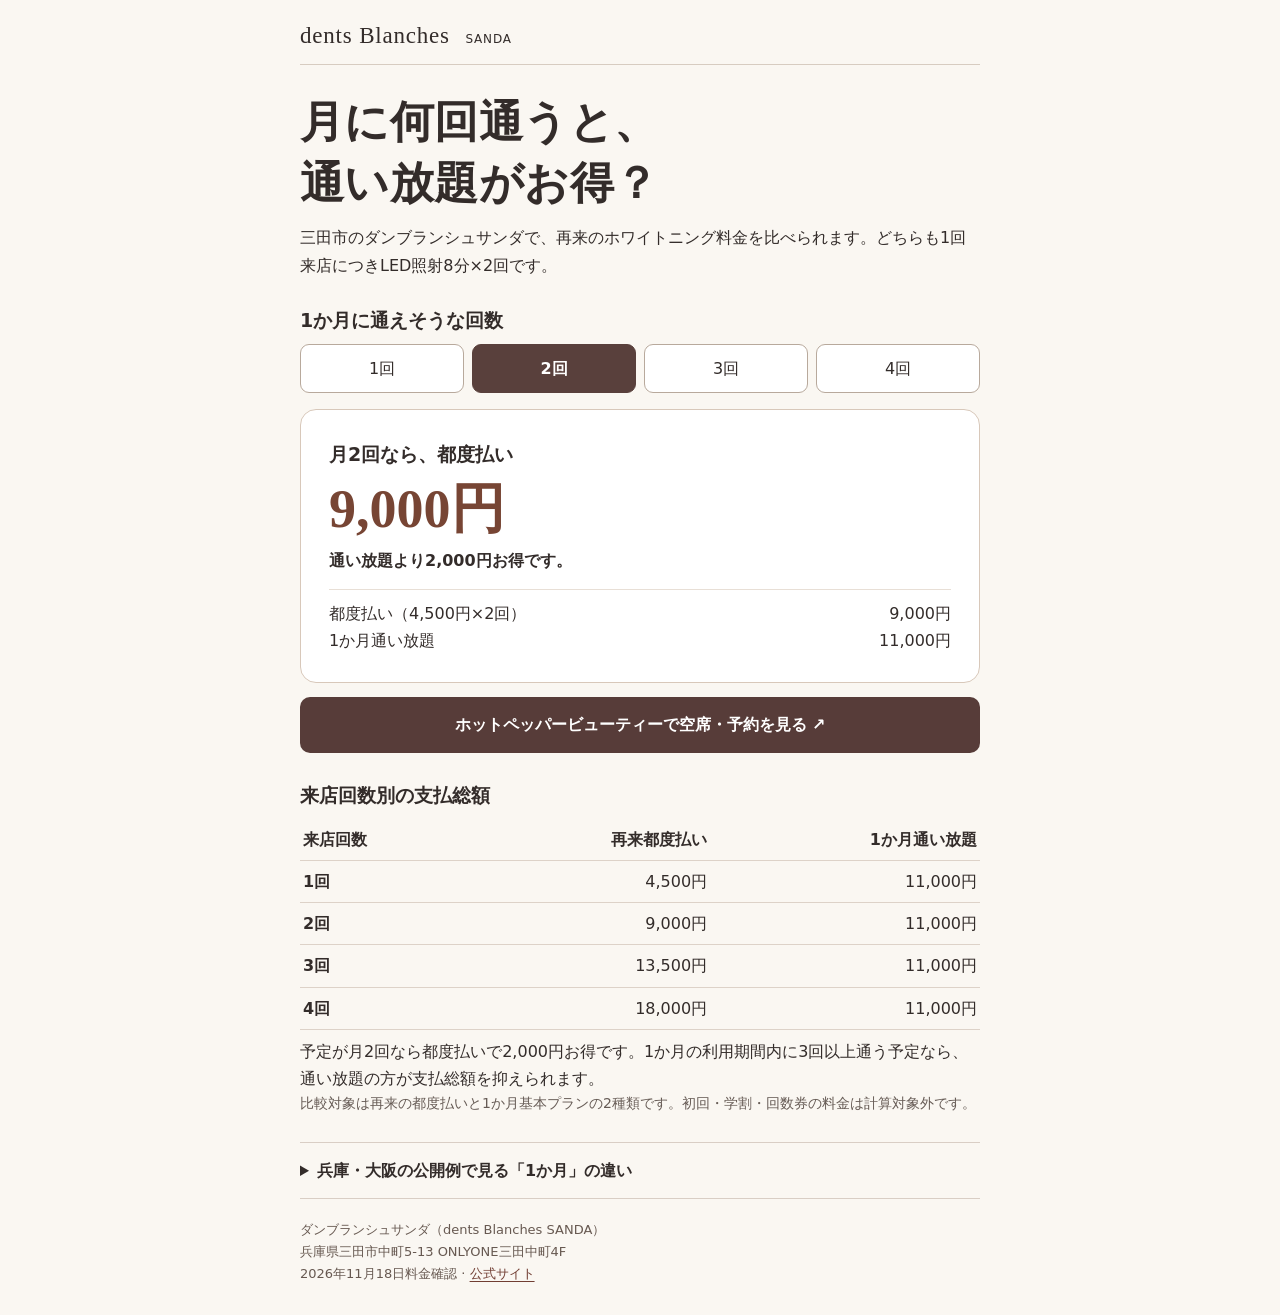
==== monthly-cost/index.html @ 0a00d95e "Publish monthly whitening cost calculator" ====
<!doctype html>
<html lang="ja">
<head>
<meta charset="utf-8">
<meta name="viewport" content="width=device-width, initial-scale=1">
<title>三田のホワイトニング料金早見表｜都度払いと1か月通い放題｜ダンブランシュサンダ</title>
<meta name="description" content="兵庫県三田市のダンブランシュサンダ。再来の8分×2回コースで、1か月の来店回数に応じた支払総額と差額をすぐに比較できます。">
<link rel="canonical" href="https://dentsblanchessanda.github.io/sanda-whitening-data/monthly-cost/">
<style>
*{box-sizing:border-box}
body{margin:0;background:#faf7f2;color:#332c2a;font:16px/1.7 system-ui,sans-serif}
main,header,footer{width:min(680px,calc(100% - 36px));margin:auto}
header{padding:23px 0 15px;border-bottom:1px solid #d7ccc1;font:23px Georgia,serif;letter-spacing:.035em}
header small{font:12px system-ui,sans-serif;margin-left:9px}
h1,h2,p{margin:0}
h1{font-family:Georgia,"Yu Mincho",serif;font-size:clamp(29px,6vw,44px);line-height:1.38;letter-spacing:.01em;margin:28px 0 10px}
h2,legend{font-size:19px;font-weight:700}
fieldset{border:0;padding:0;margin:25px 0 16px;min-width:0}
legend{padding:0;margin-bottom:8px}
.options{display:grid;grid-template-columns:repeat(4,1fr);gap:8px}
input{position:absolute;width:1px;height:1px;opacity:0}
label{display:block;border:1px solid #b8a99c;background:#fff;border-radius:9px;text-align:center;padding:10px 0;cursor:pointer}
input:checked+label{background:#59403c;color:white;border-color:#59403c;font-weight:700}
input:focus-visible+label,a:focus-visible,summary:focus-visible{outline:3px solid #35678d;outline-offset:3px}
.result{padding:clamp(16px,4vw,28px);border:1px solid #d8c8ba;background:#fff;border-radius:16px}
#amount{font:600 clamp(36px,8vw,54px)/1.3 Georgia,serif;font-variant-numeric:tabular-nums;color:#774534;margin:3px 0}
#difference{font-weight:600}
dl{margin:15px 0 0;border-top:1px solid #e8dfd6;padding-top:10px}
dl div{display:flex;justify-content:space-between;gap:12px}dd{margin:0;font-variant-numeric:tabular-nums}
.book{display:block;text-align:center;padding:14px 10px;background:#573c39;color:white;font-weight:bold;text-decoration:none;border-radius:10px;margin:14px 0 5px}
.note{font-size:14px;color:#665b55}
section{margin:26px 0}table{width:100%;border-collapse:collapse;margin:8px 0}
td,th{padding:7px 3px;text-align:right;border-bottom:1px solid #ddd2c8}th:first-child,td:first-child{text-align:left}
details{padding:14px 0;border-block:1px solid #d9cec5}summary{cursor:pointer;font-weight:650}
details p{margin:12px 0}a{color:#713e33;text-underline-offset:3px}
footer{padding:20px 0 30px;font-size:13px;color:#675951}
</style>
</head>
<body>
<header>dents Blanches <small>SANDA</small></header>
<main>
<h1>月に何回通うと、<br>通い放題がお得？</h1>
<p>三田市のダンブランシュサンダで、再来のホワイトニング料金を比べられます。どちらも1回来店につきLED照射8分×2回です。</p>
<fieldset id="picker" hidden><legend>1か月に通えそうな回数</legend>
<div class="options">
<input type="radio" name="visits" id="one" value="1"><label for="one">1回</label>
<input type="radio" name="visits" id="two" value="2" checked><label for="two">2回</label>
<input type="radio" name="visits" id="three" value="3"><label for="three">3回</label>
<input type="radio" name="visits" id="four" value="4"><label for="four">4回</label>
</div></fieldset>
<div class="result" id="result" aria-live="polite" aria-atomic="true" hidden>
<h2 id="plan"></h2><p id="amount"></p><p id="difference"></p>
<dl><div><dt id="per-label">都度払い</dt><dd id="per-total"></dd></div><div><dt>1か月通い放題</dt><dd>11,000円</dd></div></dl>
</div>
<a class="book" id="booking" href="https://beauty.hotpepper.jp/kr/slnH000750426/">ホットペッパービューティーで空席・予約を見る ↗</a>
<section><h2>来店回数別の支払総額</h2>
<table><thead><tr><th scope="col">来店回数</th><th scope="col">再来都度払い</th><th scope="col">1か月通い放題</th></tr></thead>
<tbody>
<tr><th scope="row">1回</th><td>4,500円</td><td>11,000円</td></tr>
<tr><th scope="row">2回</th><td>9,000円</td><td>11,000円</td></tr>
<tr><th scope="row">3回</th><td>13,500円</td><td>11,000円</td></tr>
<tr><th scope="row">4回</th><td>18,000円</td><td>11,000円</td></tr>
</tbody></table>
<p>予定が月2回なら都度払いで2,000円お得です。1か月の利用期間内に3回以上通う予定なら、通い放題の方が支払総額を抑えられます。</p>
<p class="note">比較対象は再来の都度払いと1か月基本プランの2種類です。初回・学割・回数券の料金は計算対象外です。</p></section>
<details><summary>兵庫・大阪の公開例で見る「1か月」の違い</summary>
<p><strong>兵庫県尼崎市・武庫之荘</strong>には、当店と同じく1か月だけ利用できる11,000円の通い放題があります。翌月も通えるか分からない方は、申し込み時に利用期間を確認すると選びやすくなります。<a href="https://beauty.hotpepper.jp/kr/slnH000681751/coupon/">尼崎の掲載メニュー</a></p>
<p><strong>大阪・心斎橋に店舗がある系列</strong>の月額4,370円のプランでは、2026年9月17日以降の新規契約に最低4か月の条件があり、4か月分の月会費だけで17,480円です。初回費用には別途規定があり、キャンペーンで変わります。照射内容も異なるため、ここでは月額契約の条件を紹介しています。<a href="https://whiteningbar.jp/law/">月会費・初回費用・退会条件</a></p>
</details></main>
<footer>ダンブランシュサンダ（dents Blanches SANDA）<br>兵庫県三田市中町5-13 ONLYONE三田中町4F<br>2026年11月18日料金確認 · <a href="https://dents-blanches-sanda.com/">公式サイト</a></footer>
<script>
const picker = document.querySelector('#picker');
const result = document.querySelector('#result');
const yen = value => value.toLocaleString('ja-JP') + '円';
function showPrice() {
  const visits = Number(picker.querySelector(':checked').value);
  const total = visits * 4500;
  const monthly = 11000;
  const payPerVisit = total < monthly;
  document.querySelector('#plan').textContent = '月' + visits + '回なら、' + (payPerVisit ? '都度払い' : '1か月通い放題');
  document.querySelector('#amount').textContent = yen(Math.min(total, monthly));
  document.querySelector('#difference').textContent = (payPerVisit ? '通い放題' : '都度払い') + 'より' + yen(Math.abs(total - monthly)) + 'お得です。';
  document.querySelector('#per-label').textContent = '都度払い（4,500円×' + visits + '回）';
  document.querySelector('#per-total').textContent = yen(total);
}
picker.addEventListener('change', showPrice);
showPrice();
picker.hidden = false;
result.hidden = false;
</script></body></html>
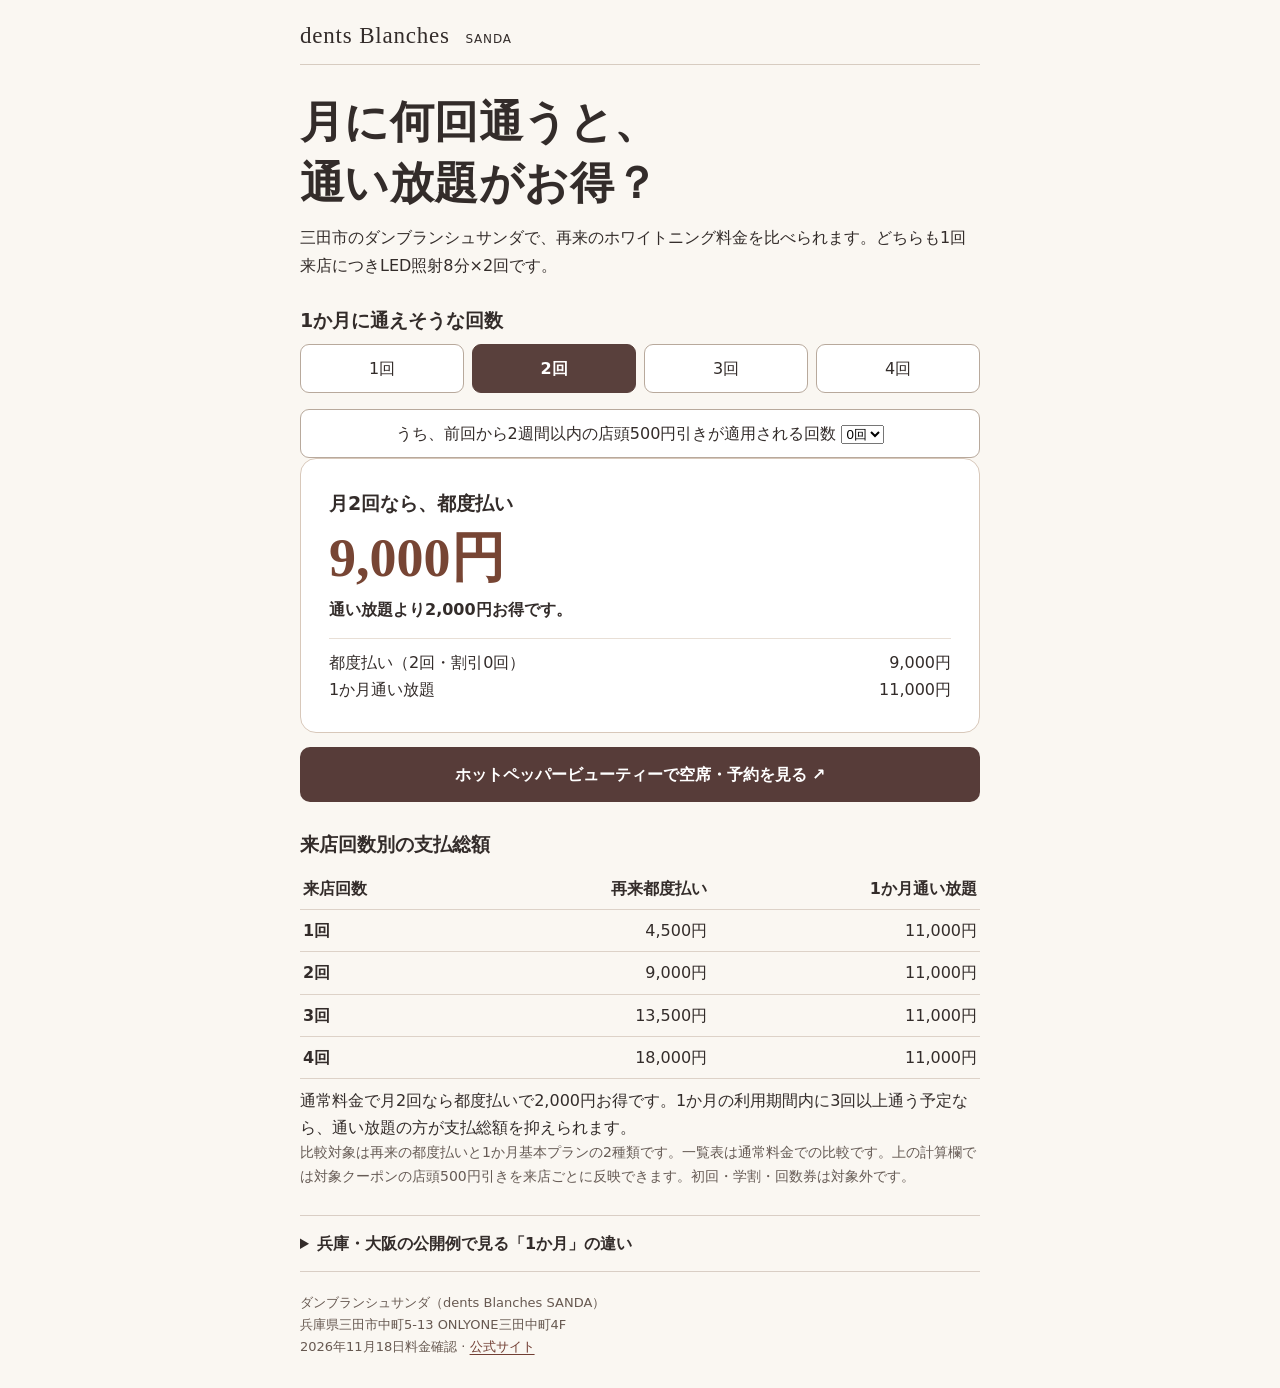
==== commit c126e160: "Include eligible repeat-visit discounts in monthly cost comparison" ====
--- a/monthly-cost/index.html
+++ b/monthly-cost/index.html
@@ -48,6 +48,7 @@
 <input type="radio" name="visits" id="three" value="3"><label for="three">3回</label>
 <input type="radio" name="visits" id="four" value="4"><label for="four">4回</label>
 </div></fieldset>
+<p id="discount-row" hidden><label for="discount">うち、前回から2週間以内の店頭500円引きが適用される回数 <select id="discount"></select></label></p>
 <div class="result" id="result" aria-live="polite" aria-atomic="true" hidden>
 <h2 id="plan"></h2><p id="amount"></p><p id="difference"></p>
 <dl><div><dt id="per-label">都度払い</dt><dd id="per-total"></dd></div><div><dt>1か月通い放題</dt><dd>11,000円</dd></div></dl>
@@ -61,8 +62,8 @@
 <tr><th scope="row">3回</th><td>13,500円</td><td>11,000円</td></tr>
 <tr><th scope="row">4回</th><td>18,000円</td><td>11,000円</td></tr>
 </tbody></table>
-<p>予定が月2回なら都度払いで2,000円お得です。1か月の利用期間内に3回以上通う予定なら、通い放題の方が支払総額を抑えられます。</p>
-<p class="note">比較対象は再来の都度払いと1か月基本プランの2種類です。初回・学割・回数券の料金は計算対象外です。</p></section>
+<p>通常料金で月2回なら都度払いで2,000円お得です。1か月の利用期間内に3回以上通う予定なら、通い放題の方が支払総額を抑えられます。</p>
+<p class="note">比較対象は再来の都度払いと1か月基本プランの2種類です。一覧表は通常料金での比較です。上の計算欄では対象クーポンの店頭500円引きを来店ごとに反映できます。初回・学割・回数券は対象外です。</p></section>
 <details><summary>兵庫・大阪の公開例で見る「1か月」の違い</summary>
 <p><strong>兵庫県尼崎市・武庫之荘</strong>には、当店と同じく1か月だけ利用できる11,000円の通い放題があります。翌月も通えるか分からない方は、申し込み時に利用期間を確認すると選びやすくなります。<a href="https://beauty.hotpepper.jp/kr/slnH000681751/coupon/">尼崎の掲載メニュー</a></p>
 <p><strong>大阪・心斎橋に店舗がある系列</strong>の月額4,370円のプランでは、2026年9月17日以降の新規契約に最低4か月の条件があり、4か月分の月会費だけで17,480円です。初回費用には別途規定があり、キャンペーンで変わります。照射内容も異なるため、ここでは月額契約の条件を紹介しています。<a href="https://whiteningbar.jp/law/">月会費・初回費用・退会条件</a></p>
@@ -74,16 +75,24 @@
 const yen = value => value.toLocaleString('ja-JP') + '円';
 function showPrice() {
   const visits = Number(picker.querySelector(':checked').value);
-  const total = visits * 4500;
+  const discounts = document.querySelector('#discount');
+  const count = Math.min(Number(discounts.value), visits);
+  if (discounts.options.length !== visits + 1) {
+    discounts.replaceChildren(...Array.from({length: visits + 1}, (_, i) => new Option(i + '回', i)));
+    discounts.value = String(count);
+  }
+  const total = visits * 4500 - count * 500;
   const monthly = 11000;
   const payPerVisit = total < monthly;
   document.querySelector('#plan').textContent = '月' + visits + '回なら、' + (payPerVisit ? '都度払い' : '1か月通い放題');
   document.querySelector('#amount').textContent = yen(Math.min(total, monthly));
   document.querySelector('#difference').textContent = (payPerVisit ? '通い放題' : '都度払い') + 'より' + yen(Math.abs(total - monthly)) + 'お得です。';
-  document.querySelector('#per-label').textContent = '都度払い（4,500円×' + visits + '回）';
+  document.querySelector('#per-label').textContent = '都度払い（' + visits + '回・割引' + count + '回）';
   document.querySelector('#per-total').textContent = yen(total);
 }
 picker.addEventListener('change', showPrice);
+document.querySelector('#discount').addEventListener('change', showPrice);
+document.querySelector('#discount-row').hidden = false;
 showPrice();
 picker.hidden = false;
 result.hidden = false;
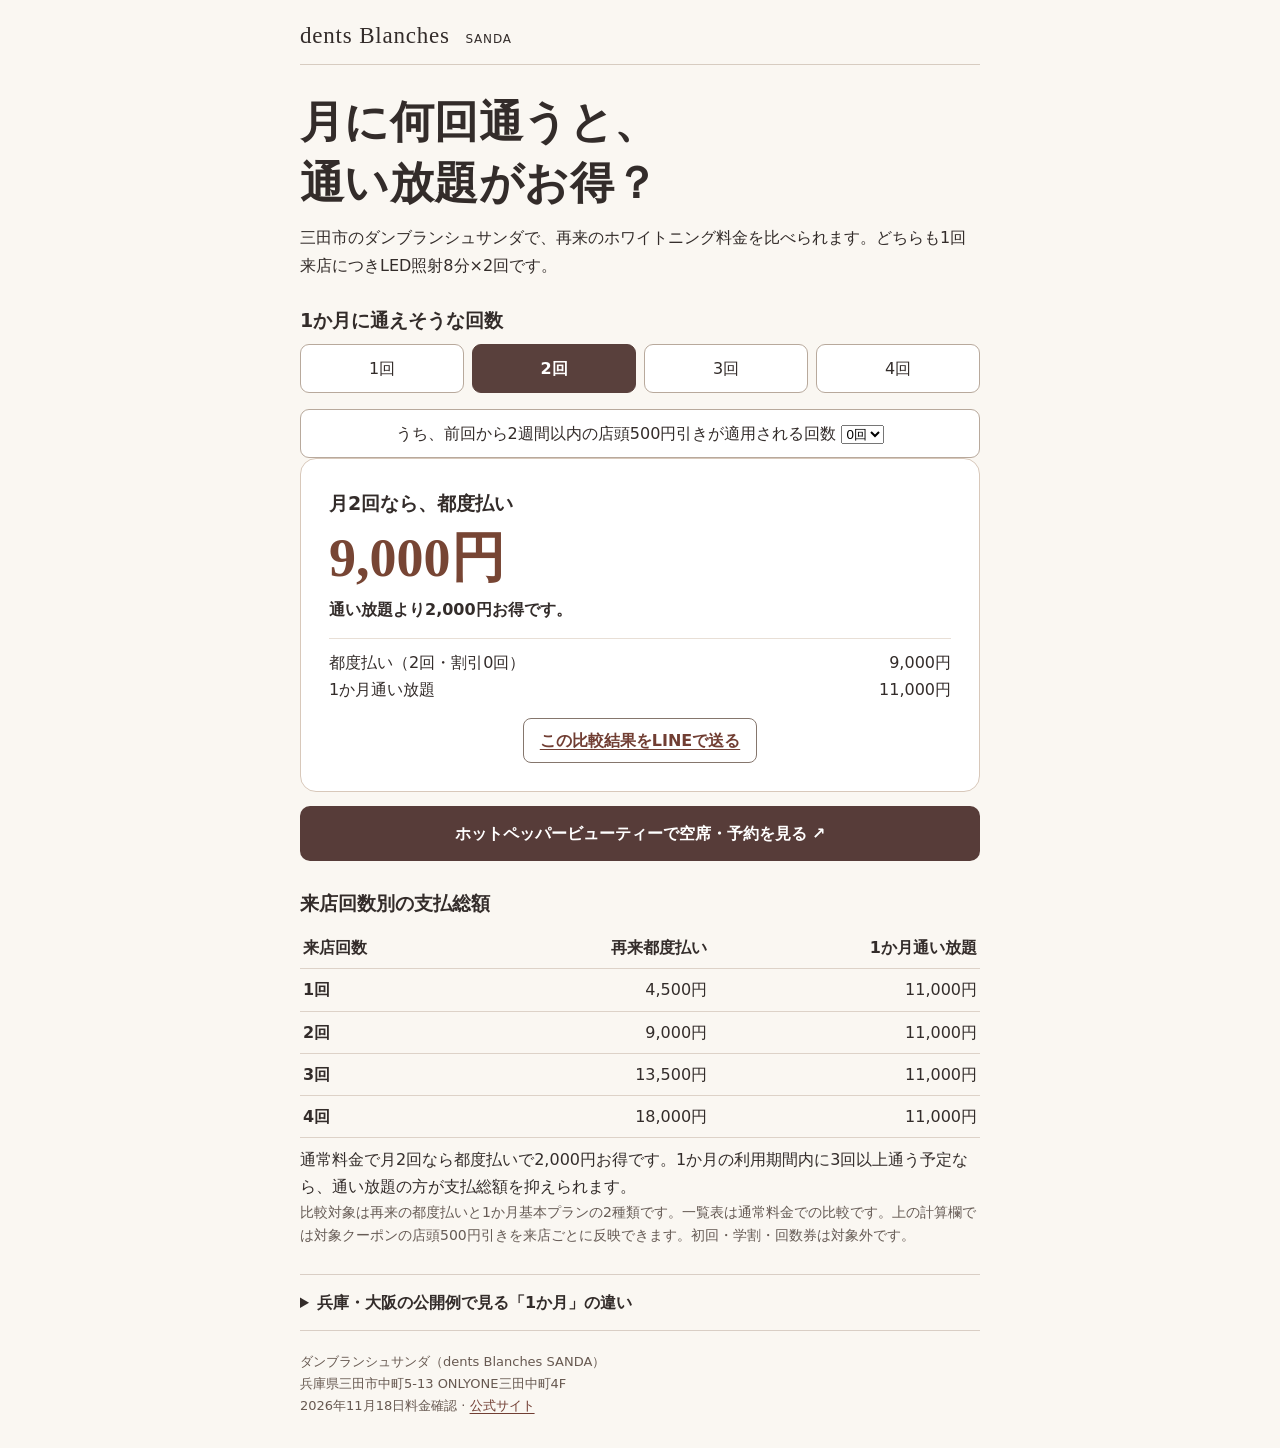
==== commit b7553a3f: "料金早見表の計算結果をLINEで共有できるようにする" ====
--- a/monthly-cost/index.html
+++ b/monthly-cost/index.html
@@ -24,6 +24,7 @@
 input:focus-visible+label,a:focus-visible,summary:focus-visible{outline:3px solid #35678d;outline-offset:3px}
 .result{padding:clamp(16px,4vw,28px);border:1px solid #d8c8ba;background:#fff;border-radius:16px}
 #amount{font:600 clamp(36px,8vw,54px)/1.3 Georgia,serif;font-variant-numeric:tabular-nums;color:#774534;margin:3px 0}
+.share{display:block;width:fit-content;margin:14px auto 0;padding:8px 16px;border:1px solid #85766d;border-radius:8px;text-align:center;font-weight:600}
 #difference{font-weight:600}
 dl{margin:15px 0 0;border-top:1px solid #e8dfd6;padding-top:10px}
 dl div{display:flex;justify-content:space-between;gap:12px}dd{margin:0;font-variant-numeric:tabular-nums}
@@ -52,6 +53,7 @@
 <div class="result" id="result" aria-live="polite" aria-atomic="true" hidden>
 <h2 id="plan"></h2><p id="amount"></p><p id="difference"></p>
 <dl><div><dt id="per-label">都度払い</dt><dd id="per-total"></dd></div><div><dt>1か月通い放題</dt><dd>11,000円</dd></div></dl>
+<a class="share" id="line-share">この比較結果をLINEで送る</a>
 </div>
 <a class="book" id="booking" href="https://beauty.hotpepper.jp/kr/slnH000750426/">ホットペッパービューティーで空席・予約を見る ↗</a>
 <section><h2>来店回数別の支払総額</h2>
@@ -89,6 +91,15 @@
   document.querySelector('#difference').textContent = (payPerVisit ? '通い放題' : '都度払い') + 'より' + yen(Math.abs(total - monthly)) + 'お得です。';
   document.querySelector('#per-label').textContent = '都度払い（' + visits + '回・割引' + count + '回）';
   document.querySelector('#per-total').textContent = yen(total);
+  const message = [
+    'ダンブランシュサンダ｜再来ホワイトニング（1回来店につき8分×2回）',
+    `月${visits}回・店頭500円引きを${count}回適用した場合`,
+    `都度払いは合計${yen(total)}、1か月通い放題は${yen(monthly)}。`,
+    `${payPerVisit ? '都度払い' : '通い放題'}が${yen(Math.abs(total - monthly))}お得です。`,
+    '料金を計算する ' + document.querySelector('link[rel="canonical"]').href,
+    '空席・予約を見る ' + document.querySelector('#booking').href
+  ].join('\n');
+  document.querySelector('#line-share').href = 'https://line.me/R/share?text=' + encodeURIComponent(message);
 }
 picker.addEventListener('change', showPrice);
 document.querySelector('#discount').addEventListener('change', showPrice);
